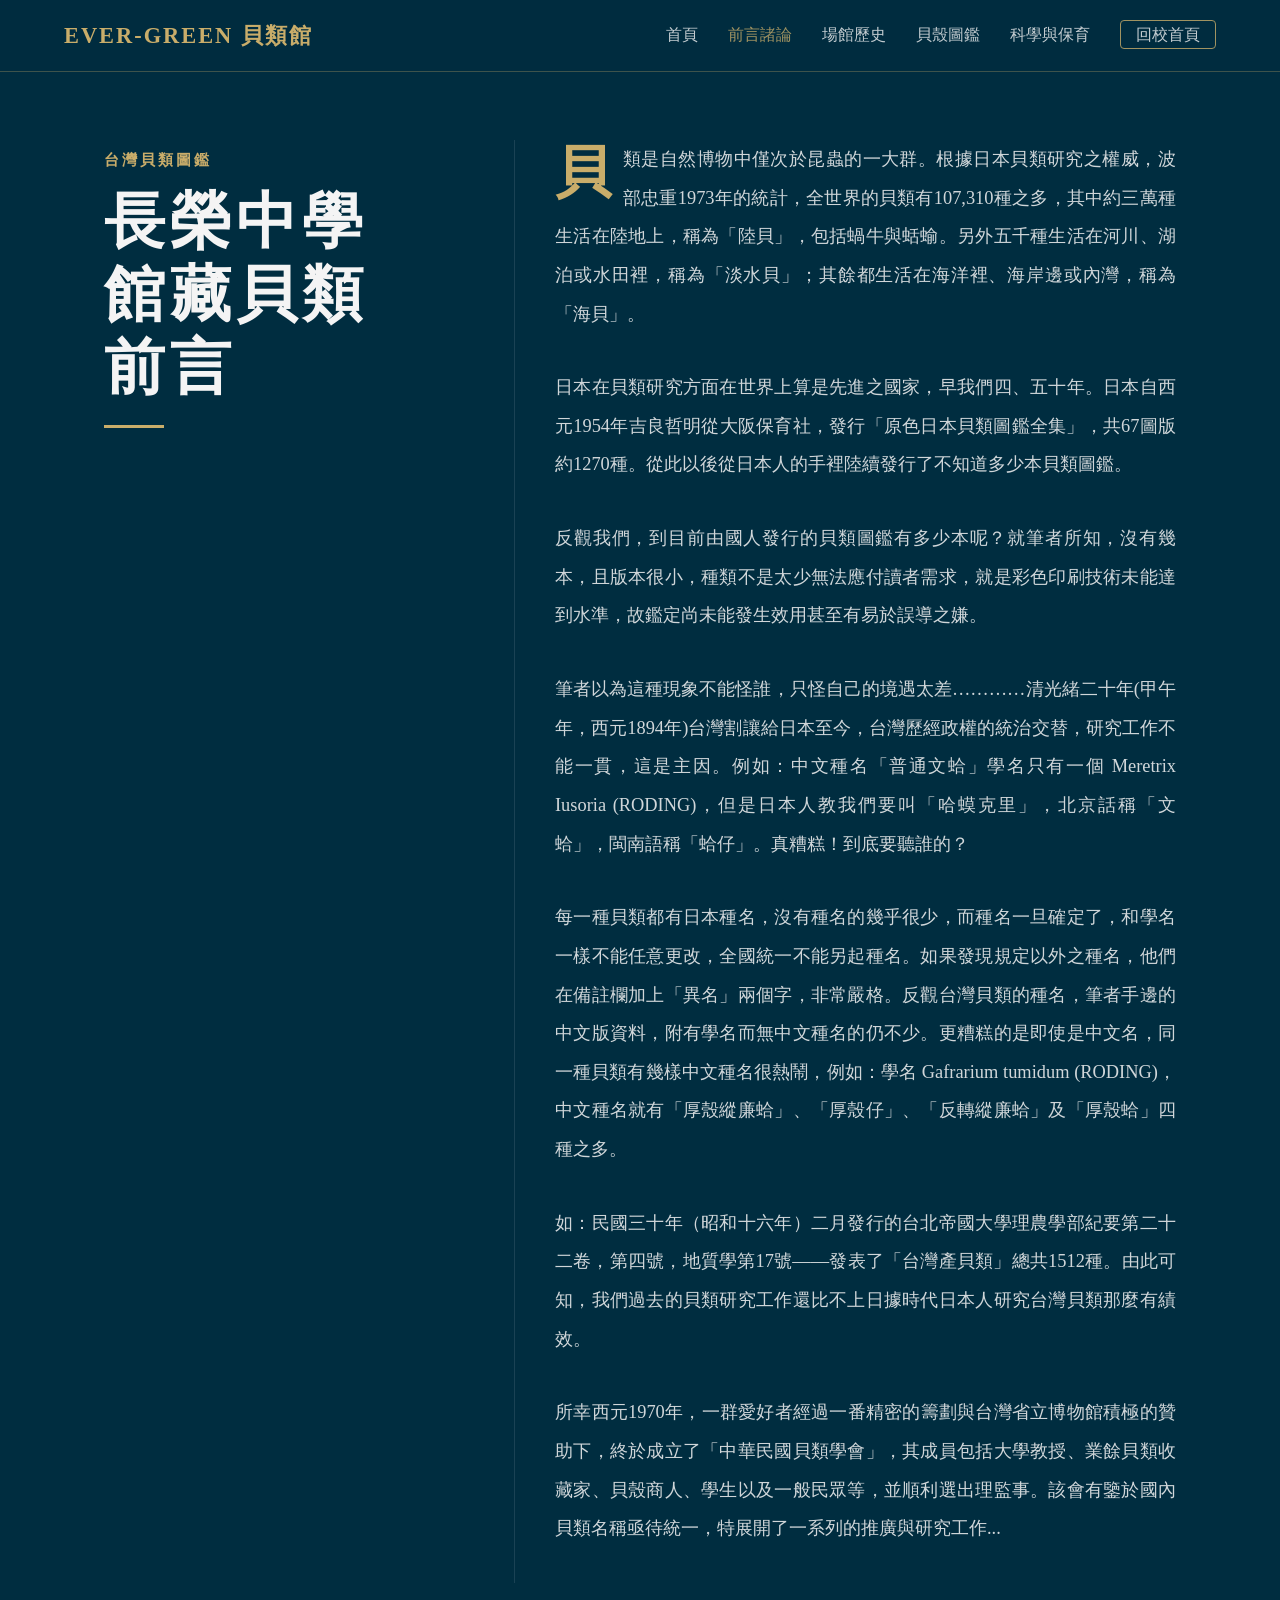
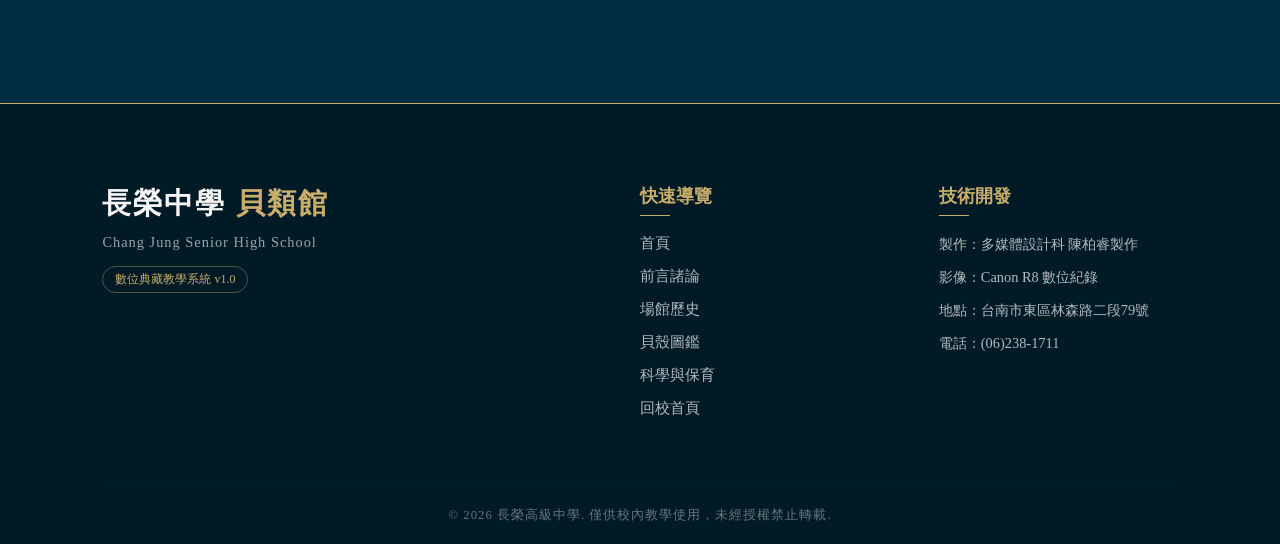
==== about.html @ 55f498c8 "Update about.html" ====
<!DOCTYPE html>
<html lang="zh-TW">
<head>
    <meta charset="UTF-8">
    <meta name="viewport" content="width=device-width, initial-scale=1.0">
    <title>前言諸論 | 長榮中學貝類館</title>
    <link rel="stylesheet" href="style.css">
    
    <style>
    </style>
</head>
<body>

    <nav>
        <a href="index.html" class="logo">EVER-GREEN 貝類館</a>
        <div class="hamburger">
            <span class="bar"></span>
            <span class="bar"></span>
            <span class="bar"></span>
        </div>
        <ul class="nav-links">
            <li><a href="index.html">首頁</a></li>
            <li><a href="about.html" style="color: var(--accent-gold);">前言諸論</a></li>
            <li><a href="index.html#history">場館歷史</a></li>
            <li><a href="index.html#gallery">貝殼圖鑑</a></li>
            <li><a href="index.html#science">科學與保育</a></li>
            <li><a href="https://www.cjshs.tn.edu.tw/" target="_blank" class="btn-school">回校首頁</a></li>
        </ul>
    </nav>

    <main class="editorial-container">
        
        <aside class="editorial-header">
            <p class="tagline">台灣貝類圖鑑</p>
            <h1>長榮中學<br>館藏貝類<br>前言</h1>
            <div class="divider"></div>
        </aside>
        
        <article class="editorial-content">
            <p>貝類是自然博物中僅次於昆蟲的一大群。根據日本貝類研究之權威，波部忠重1973年的統計，全世界的貝類有107,310種之多，其中約三萬種生活在陸地上，稱為「陸貝」，包括蝸牛與蛞蝓。另外五千種生活在河川、湖泊或水田裡，稱為「淡水貝」；其餘都生活在海洋裡、海岸邊或內灣，稱為「海貝」。</p>
            
            <p>日本在貝類研究方面在世界上算是先進之國家，早我們四、五十年。日本自西元1954年吉良哲明從大阪保育社，發行「原色日本貝類圖鑑全集」，共67圖版約1270種。從此以後從日本人的手裡陸續發行了不知道多少本貝類圖鑑。</p>
            
            <p>反觀我們，到目前由國人發行的貝類圖鑑有多少本呢？就筆者所知，沒有幾本，且版本很小，種類不是太少無法應付讀者需求，就是彩色印刷技術未能達到水準，故鑑定尚未能發生效用甚至有易於誤導之嫌。</p>
            
            <p>筆者以為這種現象不能怪誰，只怪自己的境遇太差…………清光緒二十年(甲午年，西元1894年)台灣割讓給日本至今，台灣歷經政權的統治交替，研究工作不能一貫，這是主因。例如：中文種名「普通文蛤」學名只有一個 Meretrix Iusoria (RODING)，但是日本人教我們要叫「哈蟆克里」，北京話稱「文蛤」，閩南語稱「蛤仔」。真糟糕！到底要聽誰的？</p>

            <p>每一種貝類都有日本種名，沒有種名的幾乎很少，而種名一旦確定了，和學名一樣不能任意更改，全國統一不能另起種名。如果發現規定以外之種名，他們在備註欄加上「異名」兩個字，非常嚴格。反觀台灣貝類的種名，筆者手邊的中文版資料，附有學名而無中文種名的仍不少。更糟糕的是即使是中文名，同一種貝類有幾樣中文種名很熱鬧，例如：學名 Gafrarium tumidum (RODING)，中文種名就有「厚殼縱廉蛤」、「厚殼仔」、「反轉縱廉蛤」及「厚殼蛤」四種之多。</p>

            <p>如：民國三十年（昭和十六年）二月發行的台北帝國大學理農學部紀要第二十二卷，第四號，地質學第17號——發表了「台灣產貝類」總共1512種。由此可知，我們過去的貝類研究工作還比不上日據時代日本人研究台灣貝類那麼有績效。</p>

            <p>所幸西元1970年，一群愛好者經過一番精密的籌劃與台灣省立博物館積極的贊助下，終於成立了「中華民國貝類學會」，其成員包括大學教授、業餘貝類收藏家、貝殼商人、學生以及一般民眾等，並順利選出理監事。該會有鑒於國內貝類名稱亟待統一，特展開了一系列的推廣與研究工作...</p>
        </article>

    </main>

    <footer class="museum-footer">
        <div class="footer-inner">
            <div class="footer-brand">
                <h2 class="footer-logo">長榮中學 <span>貝類館</span></h2>
                <p class="school-name">Chang Jung Senior High School</p>
                <p class="archive-tag">數位典藏教學系統 v1.0</p>
            </div>
            <div class="footer-nav">
                <h3>快速導覽</h3>
                <ul>
                    <li><a href="index.html">首頁</a></li>
                    <li><a href="about.html">前言諸論</a></li>
                    <li><a href="#history">場館歷史</a></li>
                    <li><a href="#gallery">貝殼圖鑑</a></li>
                    <li><a href="#science">科學與保育</a></li>
                    <li><a href="https://www.cjshs.tn.edu.tw/" target="_blank">回校首頁</a></li>
                </ul>
            </div>
            <div class="footer-credit">
                <h3>技術開發</h3>
                <p>製作：多媒體設計科 陳柏睿製作</p>
                <p>影像：Canon R8 數位紀錄</p>
                <p>地點：台南市東區林森路二段79號</p>
                <p>電話：(06)238-1711</p>
            </div>
        </div>
        <div class="footer-copy">
            <p>&copy; 2026 長榮高級中學. 僅供校內教學使用，未經授權禁止轉載.</p>
        </div>
    </footer>

    <script>
        const hamburger = document.querySelector(".hamburger");
        const navLinks = document.querySelector(".nav-links");
        hamburger.addEventListener("click", () => {
            navLinks.classList.toggle("nav-active");
            hamburger.classList.toggle("toggle");
        });
    </script>
</body>
</html>
---- style.css ----
/* ==============================
   1. 全域變數與基本重設
   ============================== */
:root {
    --evergreen-dark: #002d40;
    --accent-gold: #c9ad6a;
    --text-light: #f4f4f4;
    --glass-bg: rgba(0, 45, 64, 0.85);
}

* { 
    margin: 0; 
    padding: 0; 
    box-sizing: border-box; 
    font-family: "Noto Serif TC", serif; 
}

body { 
    background-color: var(--evergreen-dark); 
    color: var(--text-light); 
    overflow-x: hidden; 
}

/* ==============================
   2. 導覽列 (Navbar)
   ============================== */
nav {
    position: fixed; top: 0; width: 100%; display: flex; justify-content: space-between;
    align-items: center; padding: 20px 5%; background: var(--glass-bg);
    backdrop-filter: blur(10px); z-index: 1000; border-bottom: 1px solid rgba(201, 173, 106, 0.3);
}
.logo { 
    font-size: 1.4rem; font-weight: bold; letter-spacing: 2px; color: var(--accent-gold); 
    text-decoration: none;
}
.nav-links { display: flex; list-style: none; }
.nav-links li { margin-left: 30px; }
.nav-links a { text-decoration: none; color: var(--text-light); font-size: 1rem; transition: 0.3s; opacity: 0.8; }
.nav-links a:hover { opacity: 1; color: var(--accent-gold); }
.btn-school { border: 1px solid var(--accent-gold); padding: 5px 15px; border-radius: 4px; }

/* 漢堡按鈕 (電腦版預設隱藏) */
.hamburger { display: none; cursor: pointer; z-index: 1001; }
.hamburger .bar {
    display: block; width: 25px; height: 3px; margin: 5px auto;
    transition: all 0.3s ease-in-out; background-color: var(--accent-gold);
}

/* ==============================
   3. 首頁主視覺區 (Hero Section) 
   ============================== */
.hero {
    height: 100vh; display: flex; align-items: center; justify-content: center; text-align: center;
    background: linear-gradient(rgba(0, 45, 64, 0.75), rgba(0, 18, 25, 0.85)), 
                url('images/beta.JPG') center/cover no-repeat;
}
.hero-content h1 { font-size: 4rem; letter-spacing: 8px; margin-bottom: 10px; text-shadow: 2px 2px 10px rgba(0,0,0,0.5); }
.hero-content p { font-size: 1.2rem; letter-spacing: 3px; margin-bottom: 30px; color: var(--accent-gold); }

/* ==============================
   4. 簡介區塊 (Intro Section)
   ============================== */
.intro-section { padding: 80px 10%; display: grid; grid-template-columns: 1fr 1fr; gap: 50px; align-items: center; min-height: 50vh;}
.intro-text h2 { font-size: 2rem; color: var(--accent-gold); margin-bottom: 20px; }
.intro-text p { line-height: 1.8; opacity: 0.9; }
/* 電腦版圖片區塊設計 */
.intro-image {
    background: #1a3c4d; 
    height: 350px; 
    border-radius: 12px; 
    display: flex; 
    align-items: center; 
    justify-content: center;
    overflow: hidden; /* 未來放照片才不會超出圓角 */
    box-shadow: 0 10px 30px rgba(0,0,0,0.3);
}
.intro-image p {
    opacity: 0.5;
    font-size: 0.9rem;
}

/* ==============================
   5. 頁尾專屬樣式 (Footer)
   ============================== */
.museum-footer {
    background-color: #001a26; color: #ffffff; padding: 80px 8% 20px;
    border-top: 1px solid #c9ad6a; margin-top: auto;
}
.footer-inner { max-width: 1200px; margin: 0 auto; display: grid; grid-template-columns: 2fr 1fr 1fr; gap: 60px; margin-bottom: 50px; }
.footer-brand .footer-logo { font-size: 1.8rem; letter-spacing: 2px; color: #f4f4f4; margin-bottom: 10px; }
.footer-brand .footer-logo span { color: #c9ad6a; }
.school-name { font-size: 0.9rem; letter-spacing: 1px; opacity: 0.6; margin-bottom: 15px; }
.archive-tag { display: inline-block; font-size: 0.75rem; padding: 4px 12px; border: 1px solid rgba(201, 173, 106, 0.4); border-radius: 20px; color: #c9ad6a; }

.footer-nav h3, .footer-credit h3 { font-size: 1.1rem; color: #c9ad6a; margin-bottom: 25px; position: relative; }
.footer-nav h3::after, .footer-credit h3::after { content: ''; position: absolute; left: 0; bottom: -8px; width: 30px; height: 1px; background-color: #c9ad6a; }
.footer-nav ul { list-style: none; padding: 0; }
.footer-nav li { margin-bottom: 12px; }
.footer-nav a { text-decoration: none; color: #fff; opacity: 0.7; transition: 0.3s ease; font-size: 0.95rem; }
.footer-nav a:hover { opacity: 1; color: #c9ad6a; padding-left: 8px; }

.footer-credit p { font-size: 0.9rem; opacity: 0.7; margin-bottom: 10px; line-height: 1.6; }
.footer-copy { text-align: center; border-top: 1px solid rgba(255, 255, 255, 0.05); padding-top: 25px; font-size: 0.8rem; opacity: 0.4; letter-spacing: 1px; }

/* ==============================
   6. 手機版適應 (RWD) - 斷點 768px
   ============================== */
@media (max-width: 768px) {
    /* 漢堡按鈕顯示，並修改選單樣式 */
    .hamburger { display: block; }
    .nav-links {
        position: fixed; right: -100%; top: 70px; flex-direction: column;
        background: var(--glass-bg); backdrop-filter: blur(15px); width: 100%;
        text-align: center; transition: 0.4s ease-in-out; box-shadow: 0 10px 20px rgba(0,0,0,0.5); padding: 30px 0;
    }
    .nav-links.nav-active { right: 0; }
    .nav-links li { margin: 25px 0; }
    
    /* 漢堡變 X 動畫 */
    .hamburger.toggle .bar:nth-child(1) { transform: translateY(8px) rotate(45deg); }
    .hamburger.toggle .bar:nth-child(2) { opacity: 0; }
    .hamburger.toggle .bar:nth-child(3) { transform: translateY(-8px) rotate(-45deg); }

    /* 首頁實景圖：加高版面，讓視覺更飽滿大氣 */
    .hero {
        /* 取消之前的 aspect-ratio，改用 60vh 讓它佔據手機螢幕 60% 的高度 */
        height: 60vh; 
        
        /* 使用 center/cover 讓照片以中心為基準，完美填滿這個舒服的高度 */
        background: linear-gradient(rgba(0, 45, 64, 0.75), rgba(0, 18, 25, 0.85)), 
                    url('images/beta.JPG') center/cover no-repeat;
        
        align-items: center; 
        padding-top: 60px; /* 稍微往下推，避開上方的導覽列 */
    }
    
    /* 因為照片變小了，手機版的標題字也要稍微縮小才放得進去 */
    .hero-content h1 { font-size: 1.8rem; letter-spacing: 2px; margin-bottom: 10px; }
    .hero-content p { font-size: 0.9rem; }
    .hero-content h1 { font-size: 2.2rem; letter-spacing: 3px; margin-bottom: 15px; }
    .hero-content p { font-size: 1rem; }
    
    /* 內容區塊改為單欄 */
    /* 手機版簡介區塊：強制圖片在上、文字在下 */
    .intro-section { 
        display: flex; /* 改用 Flexbox 方便控制上下順序 */
        flex-direction: column; 
        gap: 30px;
        padding: 60px 8%;
    }
    .intro-image {
        width: 100%;
        height: 250px; /* 手機版照片高度稍微縮小 */
        order: -1; /* ✨魔法指令：不管 HTML 順序為何，強制把圖片排在最前面(最上面)！ */
    }
    .intro-text {
        text-align: center; /* 手機版文字置中閱讀體驗會更好 */
    }
    .footer-inner { grid-template-columns: 1fr; text-align: center; gap: 40px; }
    .footer-nav h3::after, .footer-credit h3::after { left: 50%; transform: translateX(-50%); }
}
/* 讓圖片完美填滿圓角框，並加上滑鼠懸停動畫 */
.intro-image img {
    width: 100%;
    height: 100%;
    object-fit: cover; /* 這個魔法會讓照片自動按比例填滿，不會被拉扁變形 */
    transition: transform 0.5s ease; /* 動畫過渡時間 */
}

/* 滑鼠移上去時，照片會微微放大 */
.intro-image:hover img {
    transform: scale(1.05);
}
/* ==============================
           專屬 about.html 的文章閱讀排版
           ============================== */
        
        
        .article-container {
            max-width: 800px;
            margin: 0 auto 60px;
            padding: 50px 60px;
            background: var(--glass-bg);
            border-radius: 12px;
            box-shadow: 0 10px 30px rgba(0,0,0,0.5);
            border: 1px solid rgba(201, 173, 106, 0.2);
        }

        .article-title {
            text-align: center;
            margin-bottom: 40px;
            border-bottom: 1px solid rgba(201, 173, 106, 0.3);
            padding-bottom: 20px;
        }

        .article-title span {
            display: block;
            color: var(--accent-gold);
            font-size: 1rem;
            letter-spacing: 3px;
            margin-bottom: 10px;
        }

        .article-title h1 {
            font-size: 2.5rem;
            letter-spacing: 5px;
        }

        .article-content p {
            font-size: 1.1rem;
            line-height: 2.2;
            margin-bottom: 25px;
            text-align: justify; /* 左右對齊，看起來更像出版品 */
            opacity: 0.9;
            text-indent: 2em; /* 每一段首行自動縮排 */
        }

        /* 手機版適應 */
        @media (max-width: 768px) {
            .article-container { margin: 20px; padding: 30px 20px; }
            .article-title h1 { font-size: 2rem; }
            .article-content p { font-size: 1rem; }
        }
                /* ==============================
           全新 about.html：現代雙欄藝廊排版
           ============================== */
        body { 
            background-color: var(--evergreen-dark);
            padding-top: 100px; /* 避開導覽列 */
        }
        
        .editorial-container {
            max-width: 1200px;
            margin: 0 auto 80px;
            padding: 40px 5%;
            display: flex;
            align-items: flex-start; /* 讓左邊可以固定在頂部 */
            gap: 60px;
        }

        /* 左側：固定標題區 */
        .editorial-header {
            flex: 0 0 350px; /* 左邊寬度固定 */
            position: sticky;
            top: 150px; /* 往下滑時，標題會停留在距離頂部 150px 的位置 */
        }

        .editorial-header .tagline {
            color: var(--accent-gold);
            font-size: 0.95rem;
            letter-spacing: 3px;
            margin-bottom: 15px;
            font-weight: bold;
        }

        .editorial-header h1 {
            font-size: 3.8rem;
            letter-spacing: 5px;
            line-height: 1.2;
            color: var(--text-light);
            margin-bottom: 20px;
        }

        .editorial-header .divider {
            width: 60px;
            height: 3px;
            background: var(--accent-gold);
        }

        /* 右側：滾動文章區 */
        .editorial-content {
            flex: 1;
            padding-left: 40px;
            border-left: 1px solid rgba(255, 255, 255, 0.1); /* 中間加一條淡淡的分隔線 */
        }

        .editorial-content p {
            font-size: 1.15rem;
            line-height: 2.1;
            margin-bottom: 35px;
            text-align: justify;
            color: rgba(244, 244, 244, 0.85);
        }

        /* 魔法：第一段的第一個字放大 (首字放大) */
        .editorial-content p:first-of-type::first-letter {
            font-size: 3.5rem;
            float: left;
            margin-right: 12px;
            line-height: 1;
            color: var(--accent-gold);
            font-weight: bold;
            padding-top: 4px;
        }

        /* 手機版適應：變成上下排版 */
        @media (max-width: 768px) {
            .editorial-container { 
                flex-direction: column; 
                gap: 30px; 
                padding: 20px 8%; 
            }
            .editorial-header { 
                position: static; /* 取消手機版的固定效果 */
                flex: auto; 
                width: 100%; 
                padding-bottom: 20px;
                border-bottom: 1px solid rgba(255, 255, 255, 0.1);
            }
            .editorial-header h1 { font-size: 2.8rem; }
            .editorial-content { 
                padding-left: 0; 
                border-left: none; 
            }
        }
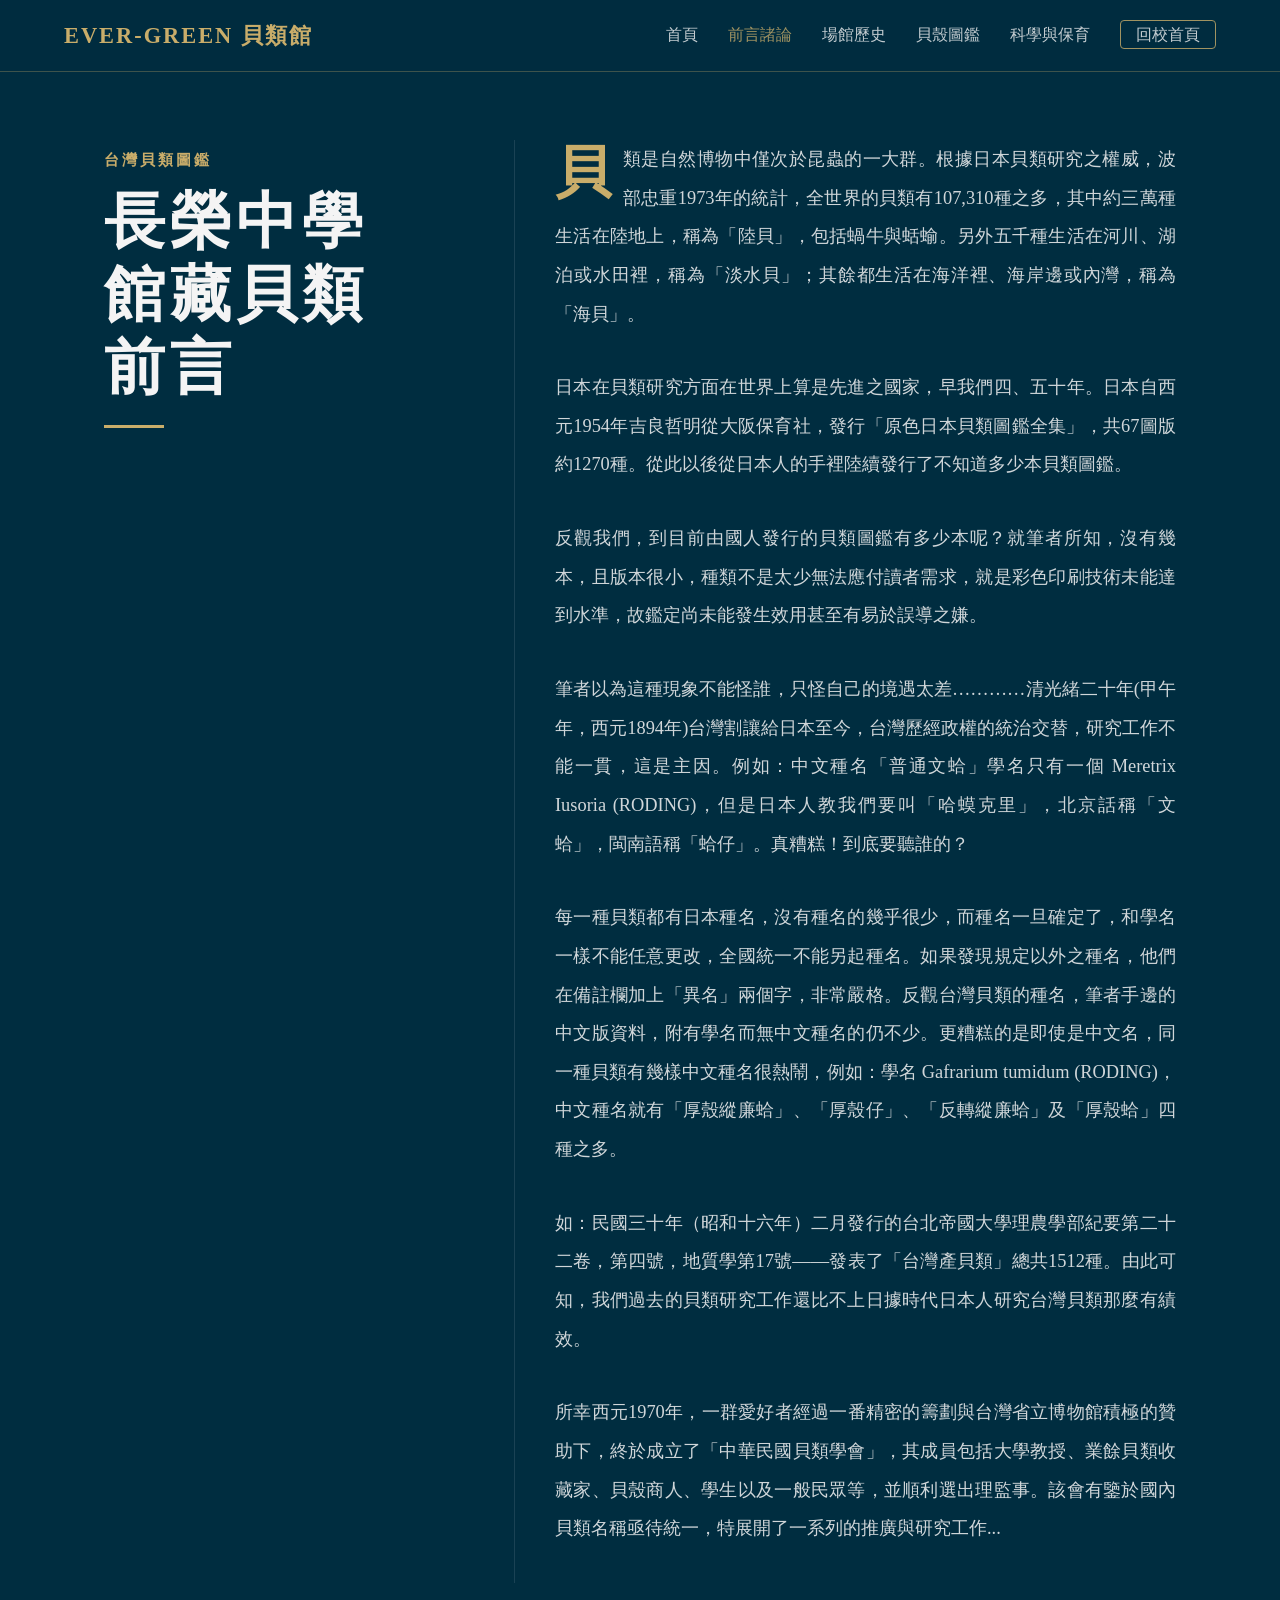
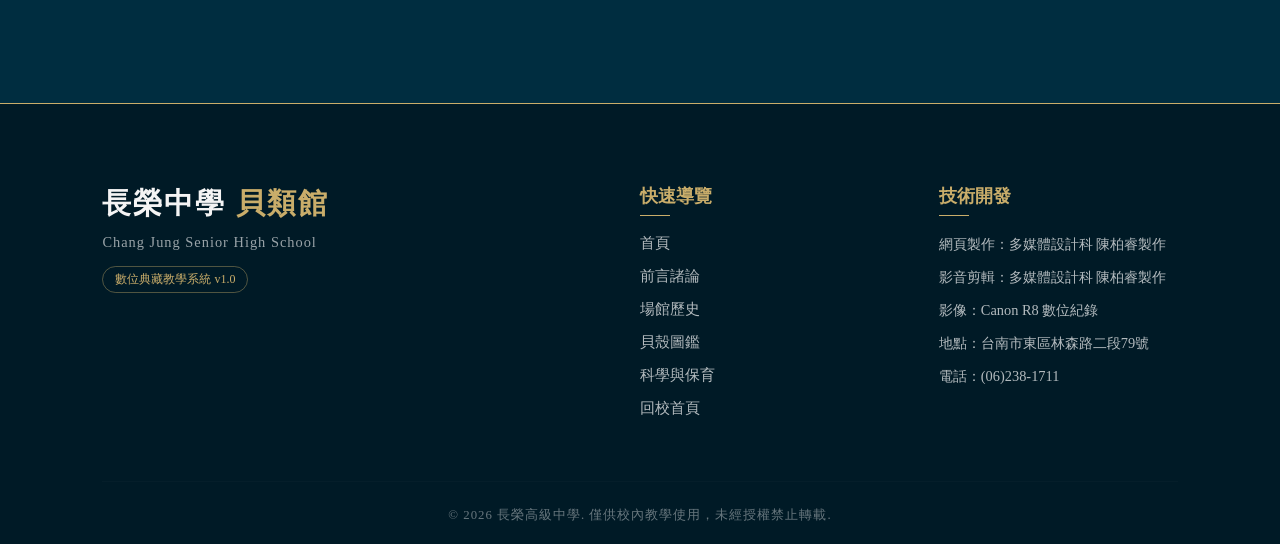
==== commit 4622594a: "Update about.html" ====
--- a/about.html
+++ b/about.html
@@ -74,7 +74,8 @@
             </div>
             <div class="footer-credit">
                 <h3>技術開發</h3>
-                <p>製作：多媒體設計科 陳柏睿製作</p>
+                <p>網頁製作：多媒體設計科 陳柏睿製作</p>
+                <p>影音剪輯：多媒體設計科 陳柏睿製作</p>
                 <p>影像：Canon R8 數位紀錄</p>
                 <p>地點：台南市東區林森路二段79號</p>
                 <p>電話：(06)238-1711</p>
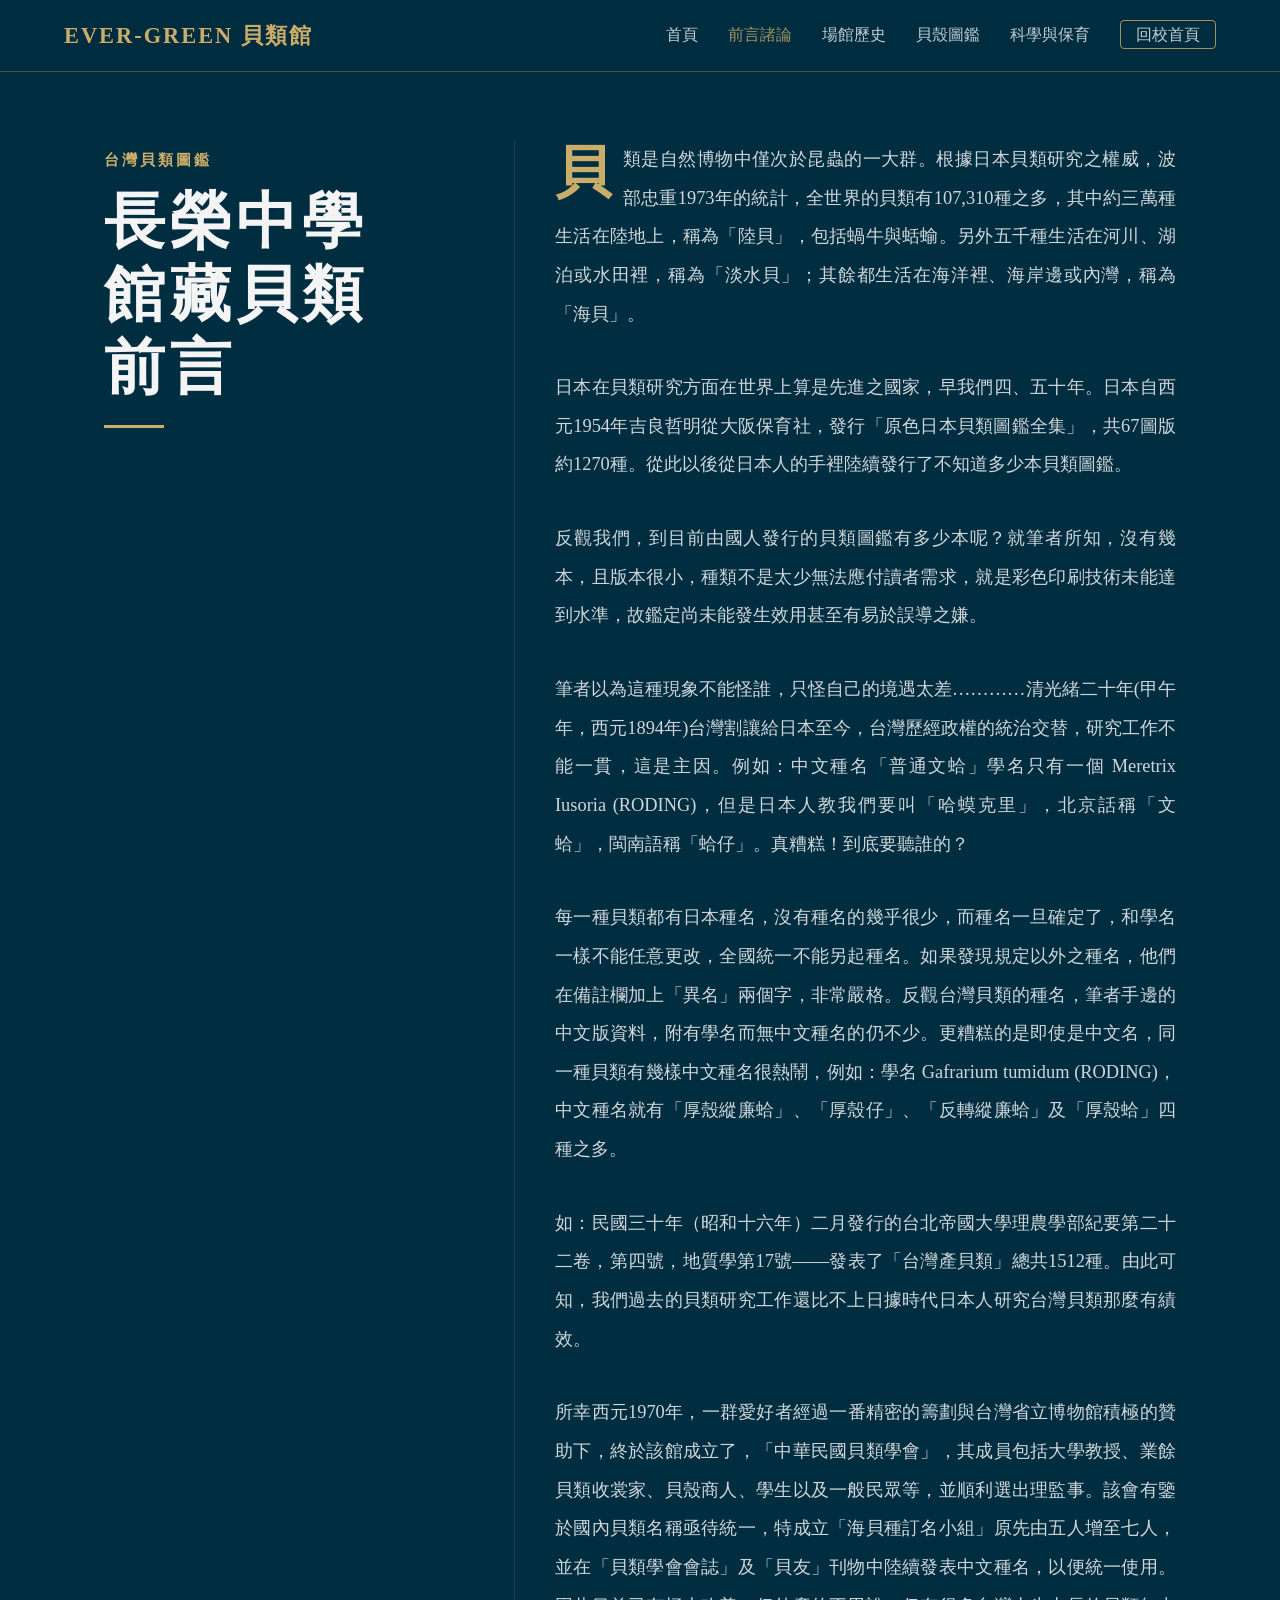
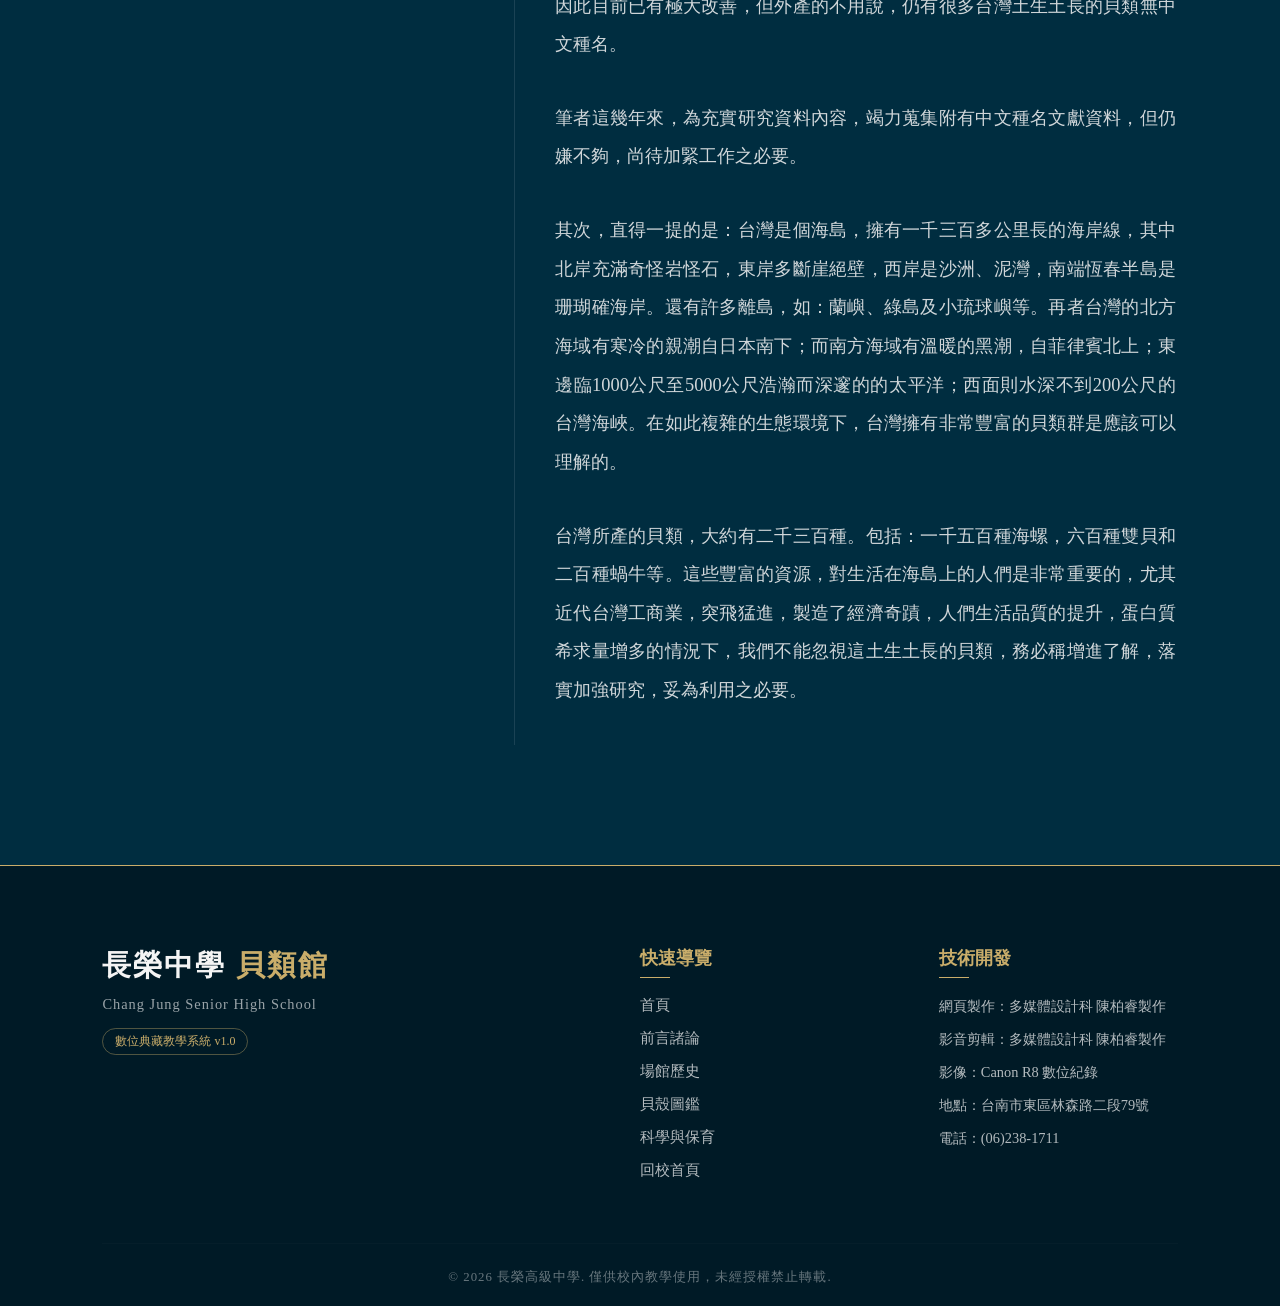
==== commit 6b68951e: "貝類圖鑑" ====
--- a/about.html
+++ b/about.html
@@ -21,8 +21,8 @@
         <ul class="nav-links">
             <li><a href="index.html">首頁</a></li>
             <li><a href="about.html" style="color: var(--accent-gold);">前言諸論</a></li>
-            <li><a href="index.html#history">場館歷史</a></li>
-            <li><a href="index.html#gallery">貝殼圖鑑</a></li>
+            <li><a href="history.html">場館歷史</a></li>
+            <li><a href="gallery.html">貝殼圖鑑</a></li>
             <li><a href="index.html#science">科學與保育</a></li>
             <li><a href="https://www.cjshs.tn.edu.tw/" target="_blank" class="btn-school">回校首頁</a></li>
         </ul>
@@ -49,7 +49,13 @@
 
             <p>如：民國三十年（昭和十六年）二月發行的台北帝國大學理農學部紀要第二十二卷，第四號，地質學第17號——發表了「台灣產貝類」總共1512種。由此可知，我們過去的貝類研究工作還比不上日據時代日本人研究台灣貝類那麼有績效。</p>
 
-            <p>所幸西元1970年，一群愛好者經過一番精密的籌劃與台灣省立博物館積極的贊助下，終於成立了「中華民國貝類學會」，其成員包括大學教授、業餘貝類收藏家、貝殼商人、學生以及一般民眾等，並順利選出理監事。該會有鑒於國內貝類名稱亟待統一，特展開了一系列的推廣與研究工作...</p>
+            <p>所幸西元1970年，一群愛好者經過一番精密的籌劃與台灣省立博物館積極的贊助下，終於該館成立了，「中華民國貝類學會」，其成員包括大學教授、業餘貝類收裳家、貝殼商人、學生以及一般民眾等，並順利選出理監事。該會有鑒於國內貝類名稱亟待統一，特成立「海貝種訂名小組」原先由五人增至七人，並在「貝類學會會誌」及「貝友」刊物中陸續發表中文種名，以便統一使用。因此目前已有極大改善，但外產的不用說，仍有很多台灣土生土長的貝類無中文種名。</p>
+
+            <p>筆者這幾年來，為充實研究資料內容，竭力蒐集附有中文種名文獻資料，但仍嫌不夠，尚待加緊工作之必要。</p>
+
+            <p>其次，直得一提的是：台灣是個海島，擁有一千三百多公里長的海岸線，其中北岸充滿奇怪岩怪石，東岸多斷崖絕壁，西岸是沙洲、泥灣，南端恆春半島是珊瑚確海岸。還有許多離島，如：蘭嶼、綠島及小琉球嶼等。再者台灣的北方海域有寒冷的親潮自日本南下；而南方海域有溫暖的黑潮，自菲律賓北上；東邊臨1000公尺至5000公尺浩瀚而深邃的的太平洋；西面則水深不到200公尺的台灣海峽。在如此複雜的生態環境下，台灣擁有非常豐富的貝類群是應該可以理解的。</p>
+
+            <p>台灣所產的貝類，大約有二千三百種。包括：一千五百種海螺，六百種雙貝和二百種蝸牛等。這些豐富的資源，對生活在海島上的人們是非常重要的，尤其近代台灣工商業，突飛猛進，製造了經濟奇蹟，人們生活品質的提升，蛋白質希求量增多的情況下，我們不能忽視這土生土長的貝類，務必稱增進了解，落實加強研究，妥為利用之必要。</p>
         </article>
 
     </main>
@@ -66,7 +72,7 @@
                 <ul>
                     <li><a href="index.html">首頁</a></li>
                     <li><a href="about.html">前言諸論</a></li>
-                    <li><a href="#history">場館歷史</a></li>
+                    <li><a href="history.html">場館歷史</a></li>
                     <li><a href="#gallery">貝殼圖鑑</a></li>
                     <li><a href="#science">科學與保育</a></li>
                     <li><a href="https://www.cjshs.tn.edu.tw/" target="_blank">回校首頁</a></li>
--- a/style.css
+++ b/style.css
@@ -313,3 +313,324 @@
                 border-left: none; 
             }
         }
+/* ==============================
+           專屬 history.html 的時光迴廊排版
+           ============================== */
+        body { 
+            background-color: var(--evergreen-dark);
+            padding-top: 100px; /* 避開導覽列 */
+        }
+
+        .history-header {
+            text-align: center;
+            padding: 60px 20px 40px;
+        }
+
+        .history-header .tagline {
+            color: var(--accent-gold);
+            font-size: 1rem;
+            letter-spacing: 4px;
+            margin-bottom: 15px;
+            font-weight: bold;
+        }
+
+        .history-header h1 {
+            font-size: 3rem;
+            letter-spacing: 5px;
+            color: var(--text-light);
+        }
+
+        /* 時光迴廊容器 */
+        .timeline-container {
+            max-width: 1000px;
+            margin: 0 auto 80px;
+            padding: 0 5%;
+        }
+
+        /* 單一區塊設定 */
+        .timeline-item {
+            display: flex;
+            align-items: center;
+            gap: 50px;
+            margin-bottom: 80px;
+        }
+
+        /* 讓偶數區塊反轉 (變成左圖右文) */
+        .timeline-item:nth-child(even) {
+            flex-direction: row-reverse;
+        }
+
+        .timeline-image {
+            flex: 1;
+            height: 350px;
+            border-radius: 12px;
+            overflow: hidden;
+            box-shadow: 0 15px 35px rgba(0,0,0,0.4);
+            border: 1px solid rgba(255, 255, 255, 0.1);
+            position: relative;
+        }
+
+        /* 圖片填滿魔法 */
+        .timeline-image img {
+            width: 100%;
+            height: 100%;
+            object-fit: cover;
+            transition: transform 0.6s ease;
+        }
+
+        .timeline-image:hover img {
+            transform: scale(1.05);
+        }
+
+        /* 圖片預留區的底色 (如果還沒放照片的話) */
+        .timeline-image.placeholder {
+            background: #1a3c4d;
+            display: flex;
+            align-items: center;
+            justify-content: center;
+        }
+        .timeline-image.placeholder p { opacity: 0.5; }
+
+        .timeline-text {
+            flex: 1;
+        }
+
+        .timeline-text h2 {
+            font-size: 2rem;
+            color: var(--accent-gold);
+            margin-bottom: 20px;
+            letter-spacing: 2px;
+        }
+
+        .timeline-text p {
+            font-size: 1.1rem;
+            line-height: 2;
+            text-align: justify;
+            color: rgba(244, 244, 244, 0.85);
+        }
+
+        /* 手機版適應：全部變成上圖下文 */
+        @media (max-width: 768px) {
+            .timeline-item, .timeline-item:nth-child(even) {
+                flex-direction: column;
+                gap: 25px;
+                margin-bottom: 60px;
+            }
+            .timeline-image {
+                width: 100%;
+                height: 250px;
+                order: -1; /* 強制圖片在上 */
+            }
+            .history-header h1 { font-size: 2.2rem; }
+        }
+         /* ==============================
+           專屬 science.html 的懸浮卡片排版
+           ============================== */
+        body { 
+            background-color: var(--evergreen-dark);
+            padding-top: 100px;
+        }
+
+        .science-header {
+            text-align: center;
+            padding: 60px 20px 20px;
+            max-width: 800px;
+            margin: 0 auto;
+        }
+
+        .science-header .tagline {
+            color: var(--accent-gold);
+            font-size: 1rem;
+            letter-spacing: 4px;
+            margin-bottom: 15px;
+            font-weight: bold;
+        }
+
+        .science-header h1 {
+            font-size: 3rem;
+            letter-spacing: 5px;
+            color: var(--text-light);
+            margin-bottom: 25px;
+        }
+
+        .science-header p {
+            font-size: 1.1rem;
+            line-height: 1.8;
+            color: rgba(244, 244, 244, 0.85);
+            text-align: justify;
+        }
+
+        /* 資訊卡片網格容器：完美的 2x2 矩陣 */
+        .cards-container {
+            max-width: 900px; /* 稍微縮小總寬度，讓 2x2 看起來更精緻緊湊 */
+            margin: 60px auto 100px;
+            display: grid;
+            grid-template-columns: repeat(2, 1fr); /* 強制在電腦版分成相等的兩大行 */
+            gap: 40px;
+        }
+
+        /* 確保手機版時，乖乖變回直排 1 行 */
+        @media (max-width: 768px) {
+            .cards-container { 
+                grid-template-columns: 1fr; 
+                gap: 25px; 
+                margin-top: 40px; 
+            }
+        }
+
+        /* 單一卡片設計 */
+        .science-card {
+            background: rgba(255, 255, 255, 0.03);
+            border: 1px solid rgba(201, 173, 106, 0.2);
+            border-radius: 15px;
+            padding: 40px 30px;
+            transition: all 0.4s ease;
+            position: relative;
+            overflow: hidden;
+        }
+
+        /* 卡片懸停特效：微微上浮 + 邊框發光 */
+        .science-card:hover {
+            transform: translateY(-10px);
+            background: rgba(255, 255, 255, 0.06);
+            border-color: rgba(201, 173, 106, 0.6);
+            box-shadow: 0 15px 30px rgba(0,0,0,0.4);
+        }
+
+        /* 卡片內的裝飾性數字 */
+        .card-number {
+            position: absolute;
+            top: -10px;
+            right: 10px;
+            font-size: 6rem;
+            font-weight: bold;
+            color: rgba(201, 173, 106, 0.1); /* 非常淡的金色作為背景浮水印 */
+            z-index: 0;
+            user-select: none;
+        }
+
+        .science-card h3 {
+            font-size: 1.6rem;
+            color: var(--accent-gold);
+            margin-bottom: 20px;
+            position: relative;
+            z-index: 1;
+        }
+
+        .science-card p {
+            font-size: 1.05rem;
+            line-height: 1.9;
+            color: rgba(244, 244, 244, 0.85);
+            text-align: justify;
+            position: relative;
+            z-index: 1;
+        }
+
+        /* 呼籲行動區塊 (Call to Action) */
+        .cta-section {
+            text-align: center;
+            padding: 60px 20px;
+            background: linear-gradient(to top, rgba(0, 45, 64, 1), rgba(0, 18, 25, 0));
+            border-top: 1px solid rgba(255, 255, 255, 0.05);
+        }
+
+        .cta-section h2 {
+            font-size: 2rem;
+            color: var(--accent-gold);
+            margin-bottom: 20px;
+        }
+
+        @media (max-width: 768px) {
+            .science-header h1 { font-size: 2.2rem; }
+            .cards-container { gap: 25px; margin-top: 40px; }
+            .science-card { padding: 30px 20px; }
+        }
+ /* 圖鑑區塊樣式 */
+.gallery-section { padding: 10px 5%; background: rgba; }
+.gallery-header { text-align: center; margin-bottom: 50px; }
+
+.filter-buttons { display: flex; justify-content: center; gap: 15px; margin-top: 30px; flex-wrap: wrap; }
+.filter-btn {
+    background: transparent; border: 1px solid var(--accent-gold); color: var(--accent-gold);
+    padding: 10px 25px; cursor: pointer; border-radius: 50px; transition: 0.3s;
+}
+.filter-btn.active, .filter-btn:hover { background: var(--accent-gold); color: #fff; }
+
+/* 電腦版：固定 4 欄排版 */
+.shell-grid {
+    display: grid;
+    grid-template-columns: repeat(4, 1fr); /* 強制設定為 4 欄，每欄平分空間 */
+    gap: 30px;
+    margin-top: 40px;
+}
+
+/* 手機版：偵測螢幕寬度並切換為 2 欄排版 */
+@media (max-width: 768px) {
+    .shell-grid {
+        grid-template-columns: repeat(2, 1fr); /* 手機版強制設定為 2 欄 */
+        gap: 15px; /* 手機螢幕較窄，縮小間距能讓卡片更精緻 */
+    }
+    
+    /* 稍微縮小手機版卡片的內距與字體，避免畫面太擁擠 */
+    .shell-info {
+        padding: 15px;
+    }
+    .shell-info h3 {
+        font-size: 1rem;
+    }
+    .scientific-name {
+        font-size: 0.75rem;
+    }
+}
+/* 1. 標本圖片容器：強制正方形，並隱藏超出的部分 */
+.shell-img { 
+    width: 100%; 
+    aspect-ratio: 1 / 1; 
+    background: #1a3c4d; 
+    overflow: hidden; /* 關鍵：這樣圖片放大時才不會跑出圓角框框外 */
+    position: relative;
+}
+
+/* 2. 照片本身：完美填滿、不變形，並加上動畫過渡效果 */
+.shell-img img {
+    width: 100%;
+    height: 100%;
+    object-fit: cover; /* 這個魔法指令保證照片絕不變形 */
+    transition: transform 0.6s ease; /* 滑鼠懸停動畫的時間 */
+}
+
+/* 3. 滑鼠懸停特效：當滑鼠移到整張卡片上時，照片微微放大 */
+.shell-card:hover .shell-img img {
+    transform: scale(1.08); /* 放大到 108% */
+}
+
+/* 網格系統：電腦版 4 欄 */
+.shell-grid {
+    display: grid;
+    grid-template-columns: repeat(4, 1fr);
+    gap: 30px;
+    margin-top: 40px;
+}
+
+/* 過濾時的淡入動畫 */
+@keyframes fadeIn {
+    from { opacity: 0; transform: translateY(10px); }
+    to { opacity: 1; transform: translateY(0); }
+}
+
+/* 手機版適應：手機版 2 欄 */
+@media (max-width: 768px) {
+    .shell-grid {
+        grid-template-columns: repeat(2, 1fr);
+        gap: 15px;
+    }
+    
+    .filter-buttons {
+        gap: 10px;
+    }
+    
+    .filter-btn {
+        padding: 8px 15px;
+        font-size: 0.9rem;
+    }
+}
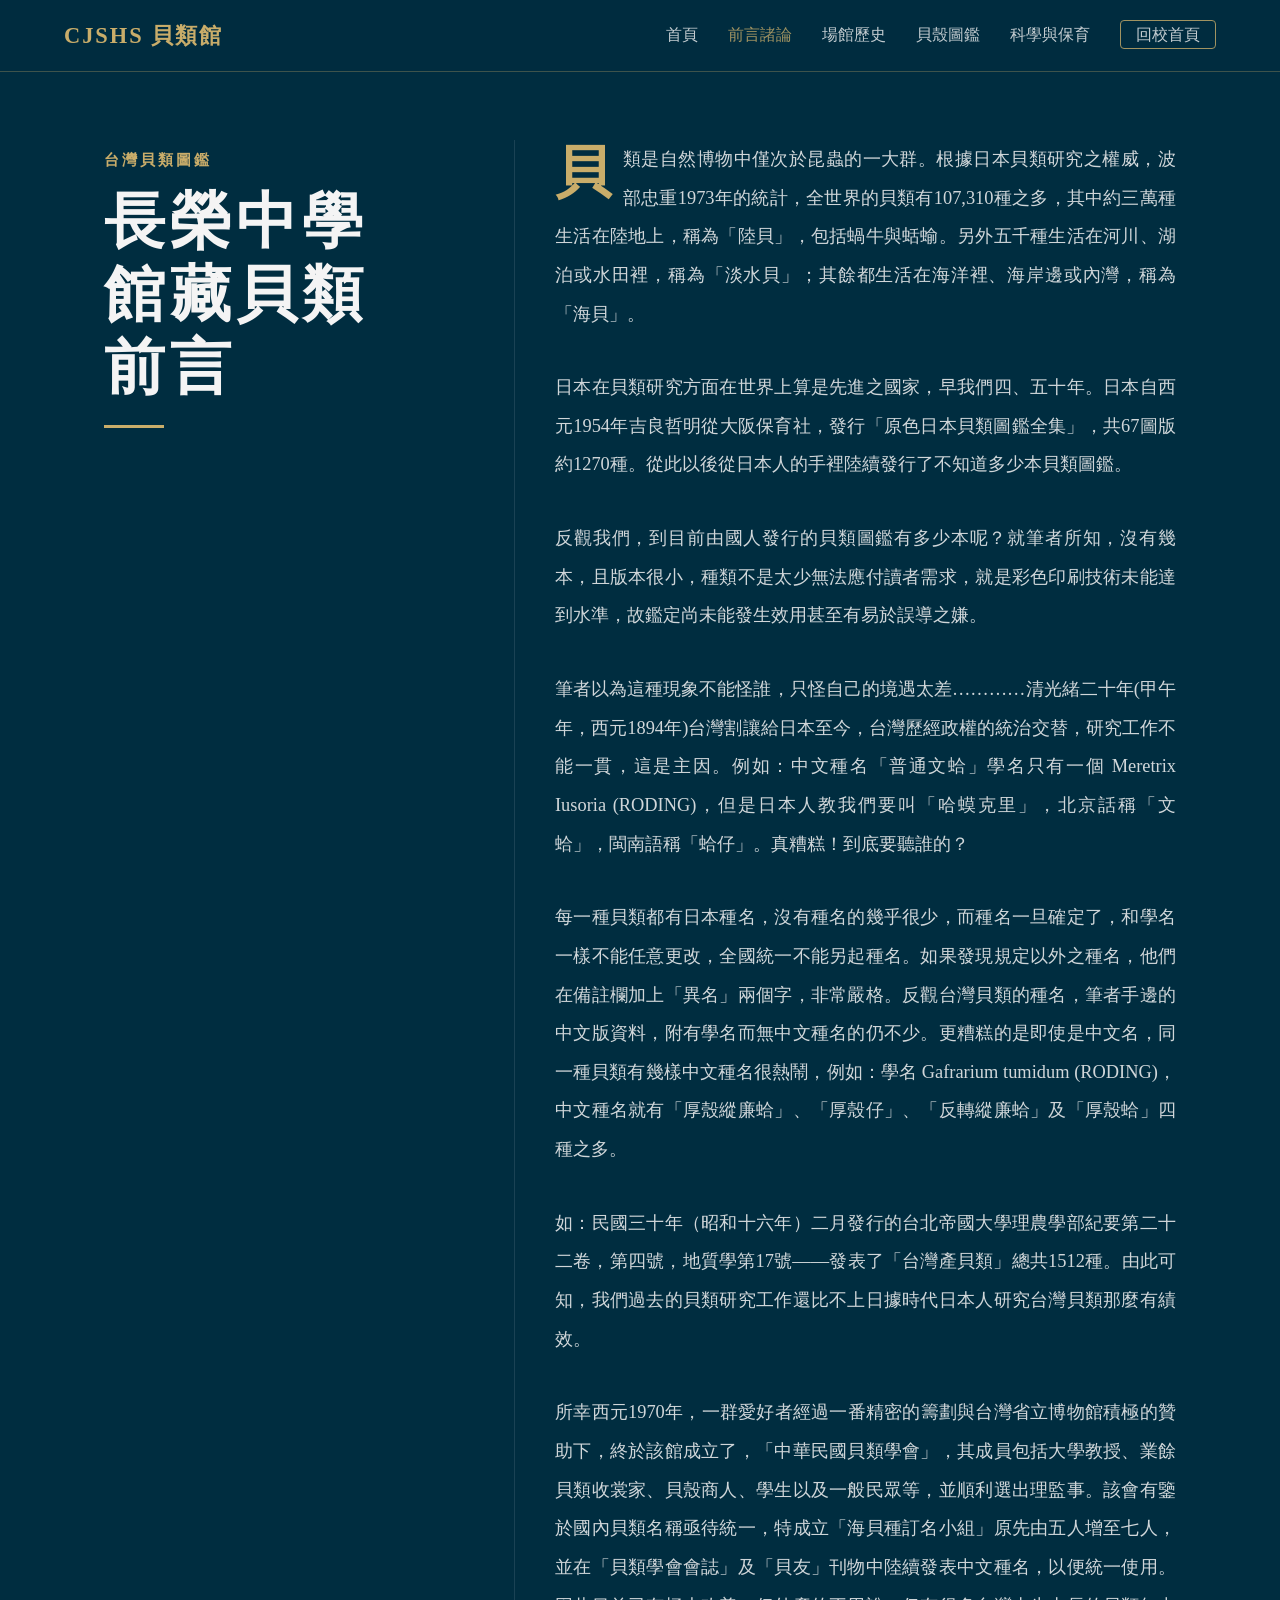
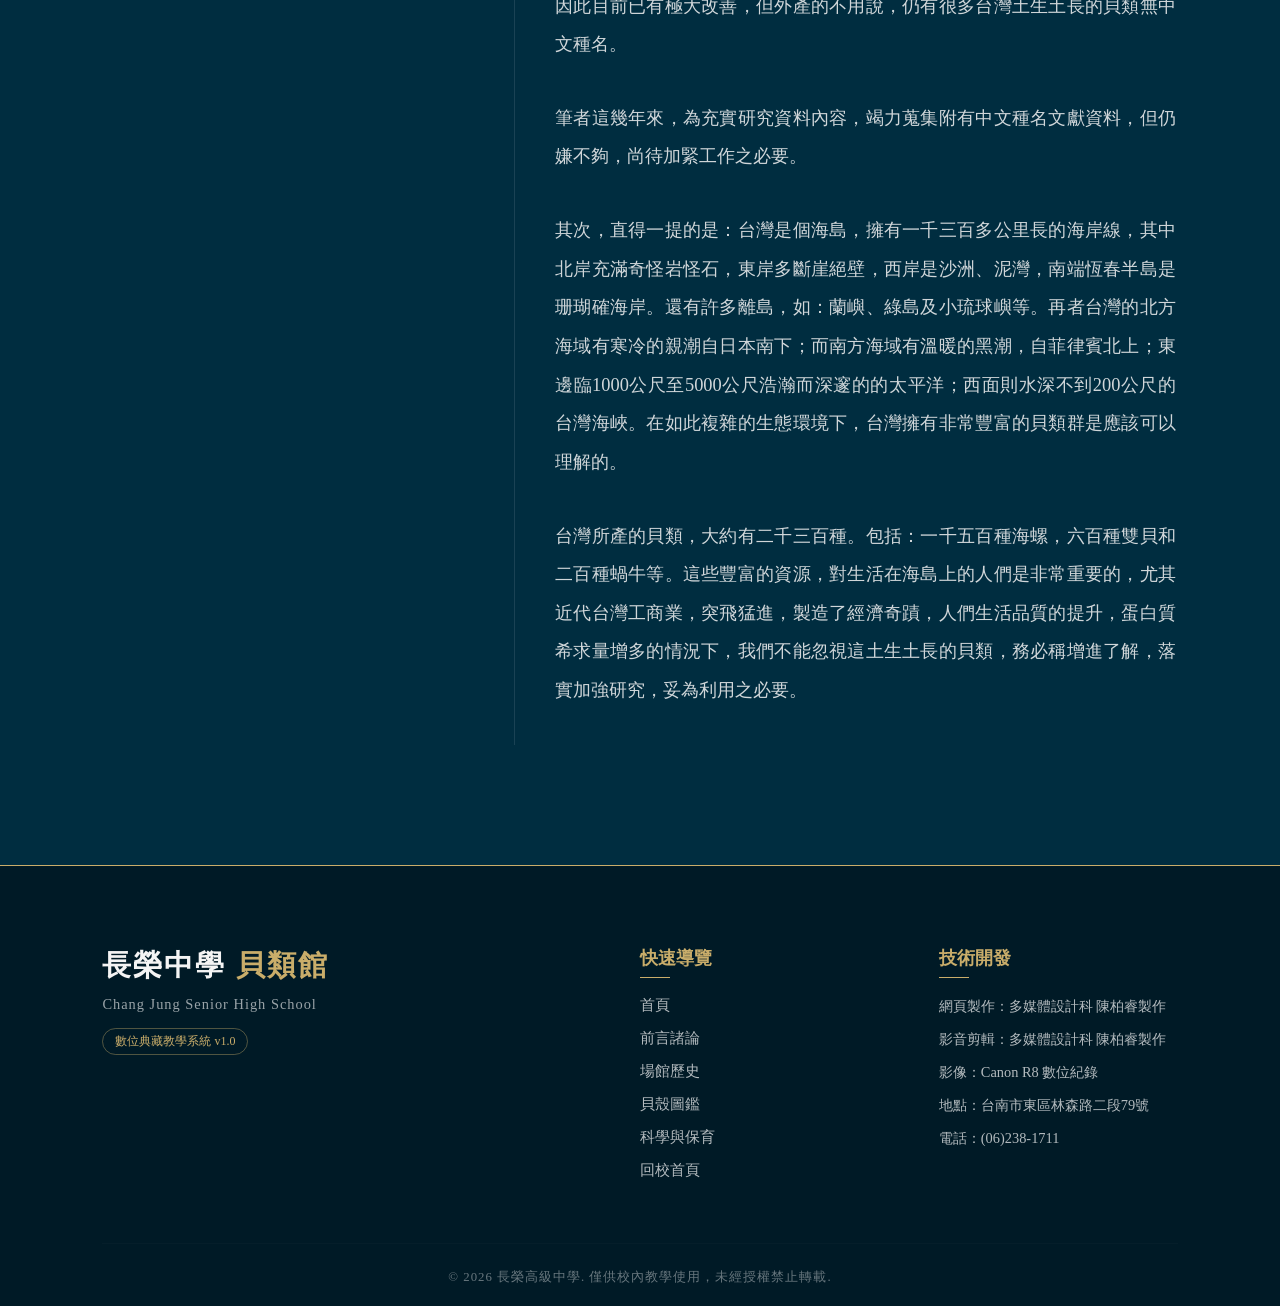
==== commit 967e6a6d: "CJSHS" ====
--- a/about.html
+++ b/about.html
@@ -12,7 +12,7 @@
 <body>
 
     <nav>
-        <a href="index.html" class="logo">EVER-GREEN 貝類館</a>
+        <a href="index.html" class="logo">CJSHS 貝類館</a>
         <div class="hamburger">
             <span class="bar"></span>
             <span class="bar"></span>
--- a/style.css
+++ b/style.css
@@ -618,19 +618,28 @@
     to { opacity: 1; transform: translateY(0); }
 }
 
-/* 手機版適應：手機版 2 欄 */
+/* 手機與平板版：螢幕寬度小於 768px 時觸發 */
 @media (max-width: 768px) {
     .shell-grid {
-        grid-template-columns: repeat(2, 1fr);
-        gap: 15px;
+        grid-template-columns: repeat(2, 1fr); /* 關鍵：手機版 2 欄 */
+        gap: 15px; /* 手機間距縮小，畫面更緊湊 */
+        padding: 0 10px;
+    }
+
+    /* 手機版文字稍微縮小，避免卡片塞不下長名稱 */
+    .shell-info h3 {
+        font-size: 1rem;
+    }
+    .scientific-name {
+        font-size: 0.8rem;
     }
     
+    /* 調整分類按鈕在手機上的間距 */
     .filter-buttons {
-        gap: 10px;
-    }
-    
+        gap: 8px;
+    }
     .filter-btn {
-        padding: 8px 15px;
-        font-size: 0.9rem;
-    }
-}+        padding: 8px 12px;
+        font-size: 0.85rem;
+    }
+}
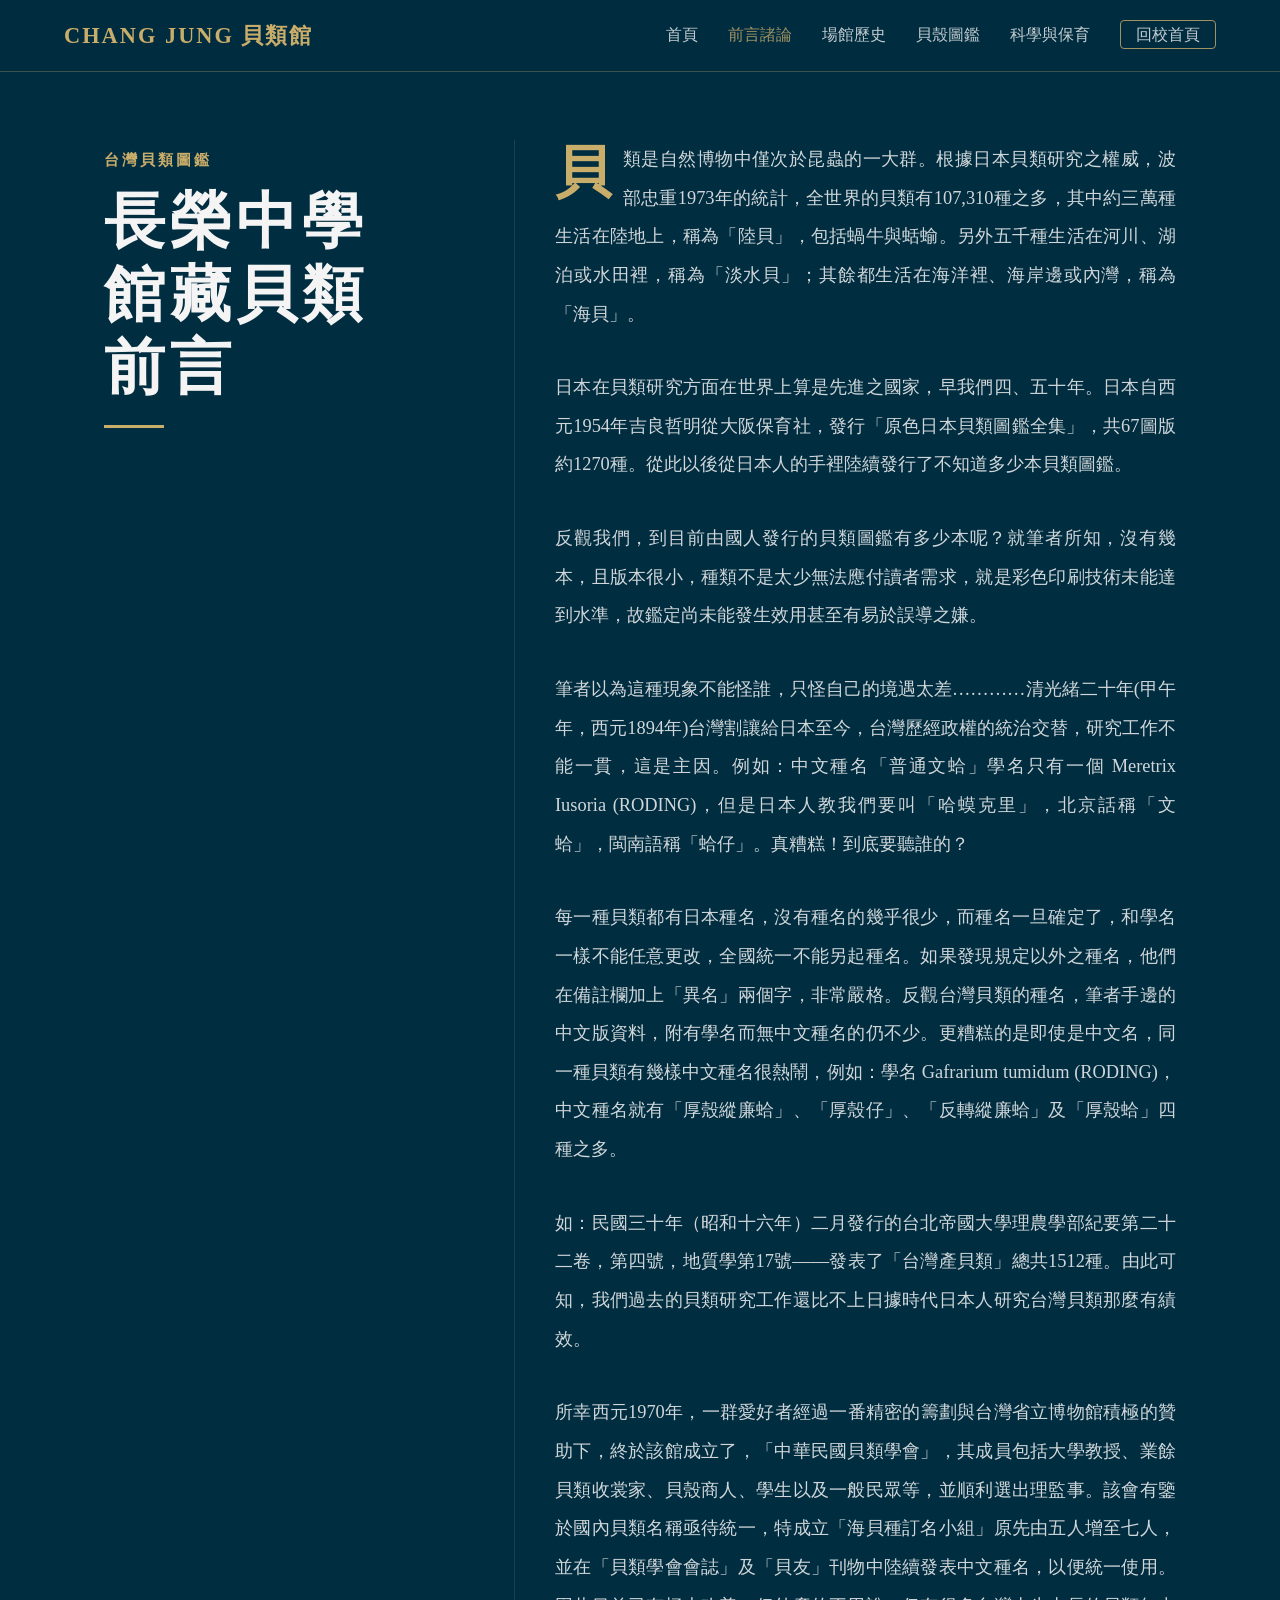
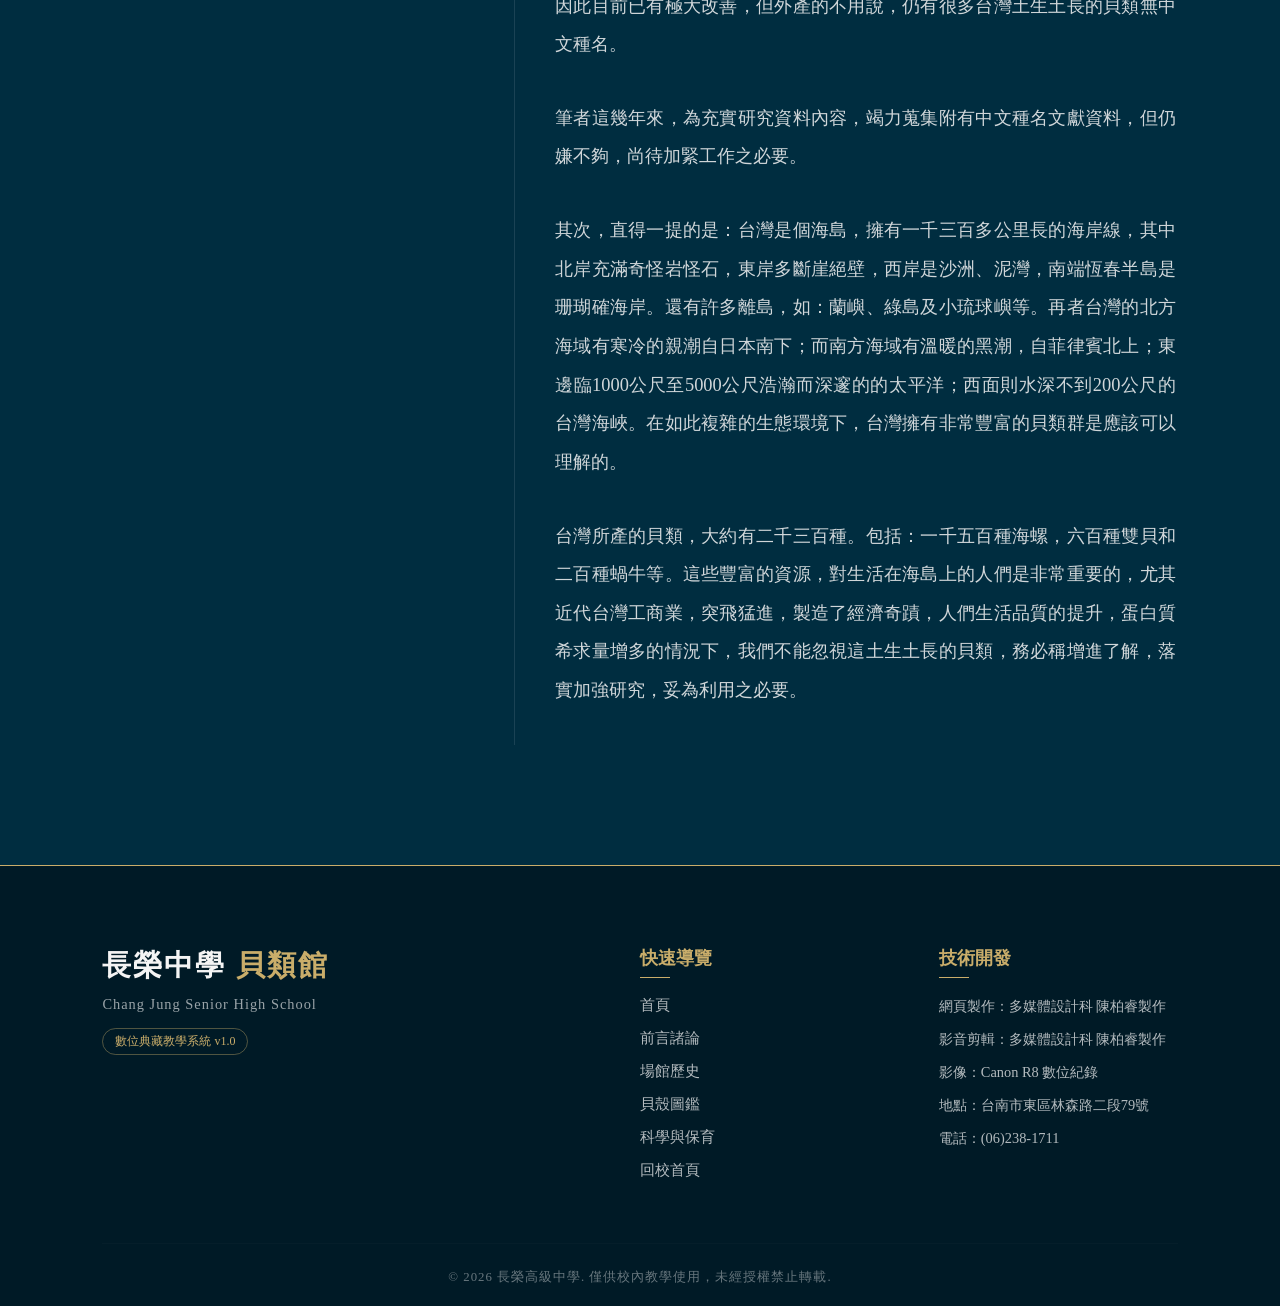
==== commit 5b585761: "chang jung" ====
--- a/about.html
+++ b/about.html
@@ -12,7 +12,7 @@
 <body>
 
     <nav>
-        <a href="index.html" class="logo">CJSHS 貝類館</a>
+        <a href="index.html" class="logo">CHANG JUNG 貝類館</a>
         <div class="hamburger">
             <span class="bar"></span>
             <span class="bar"></span>
